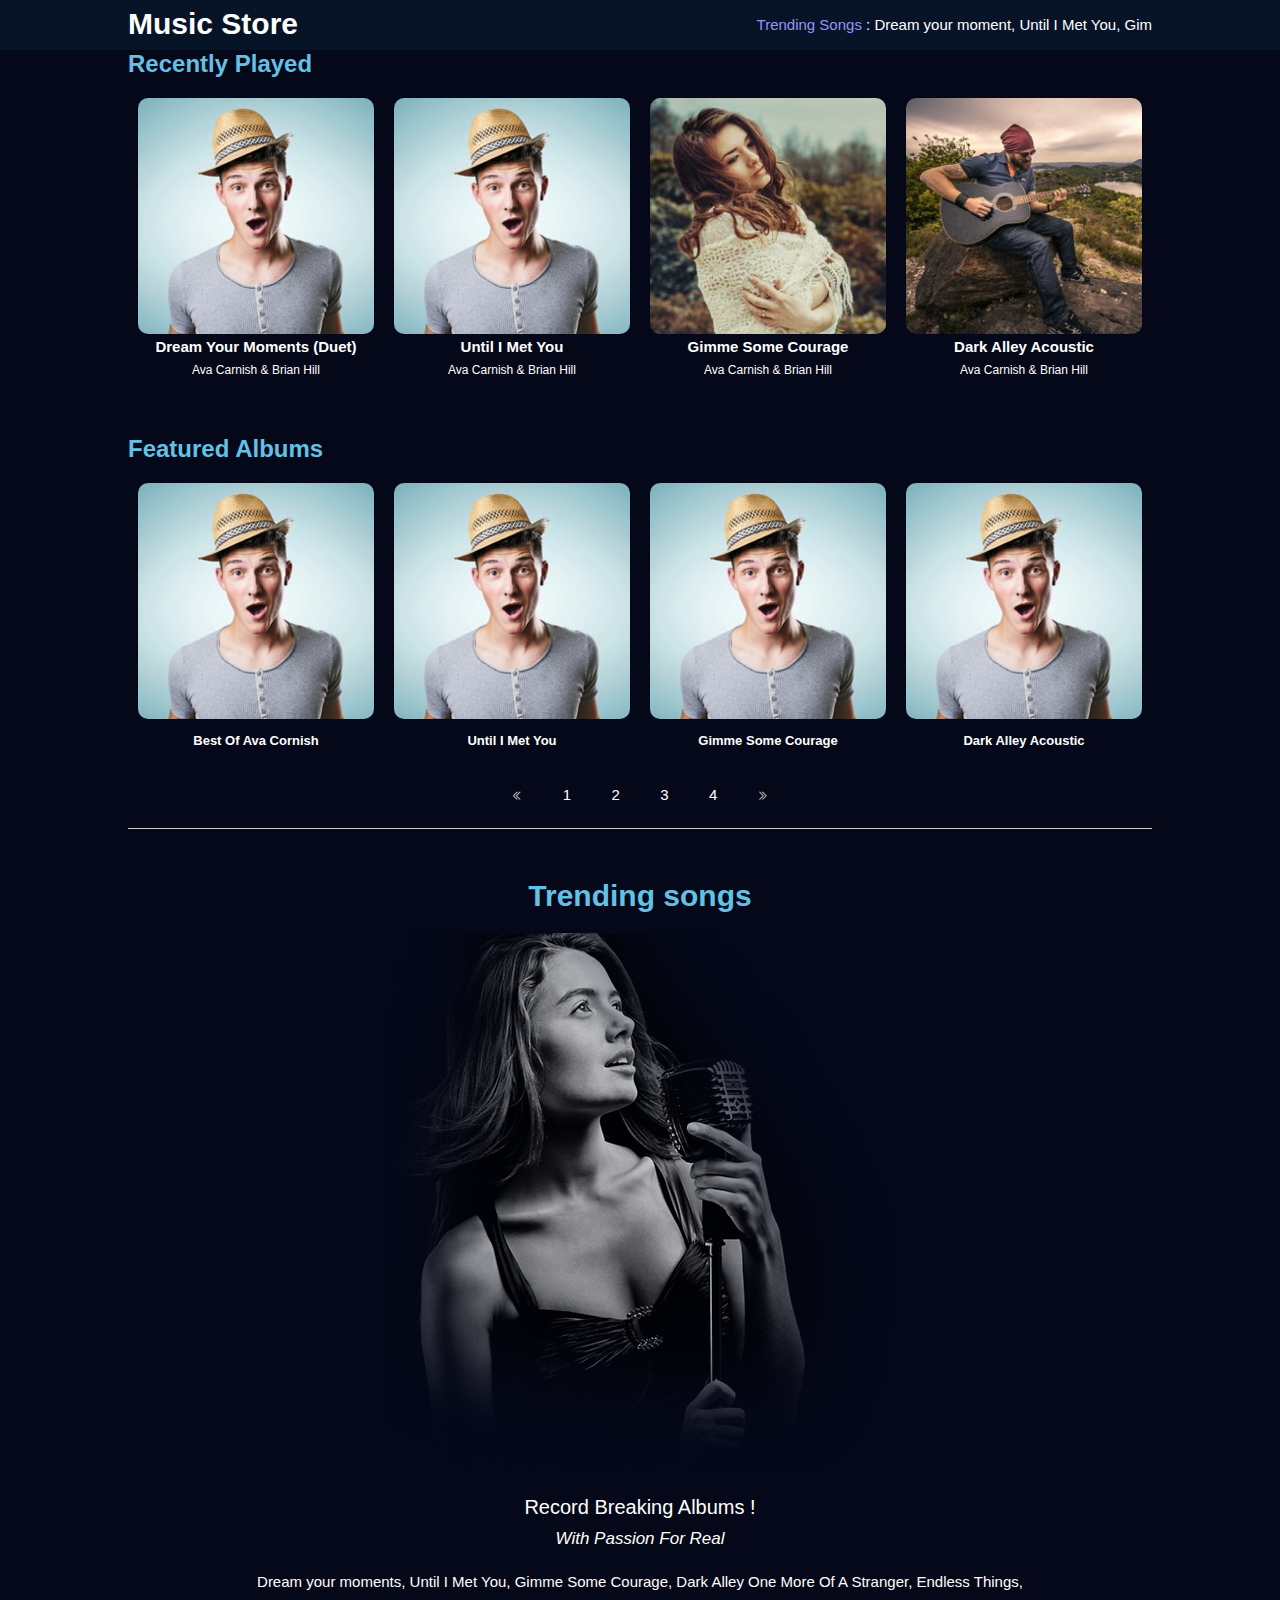
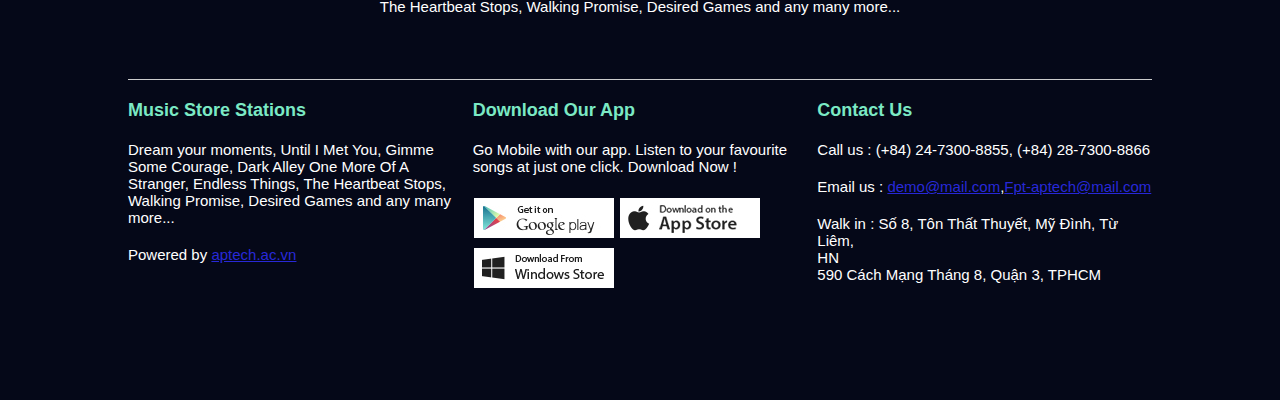
==== Music Store Home/index.html @ e532189a "upload" ====
<!DOCTYPE html>
<html lang="en">
<head>
    <meta charset="UTF-8">
    <meta http-equiv="X-UA-Compatible" content="IE=edge">
    <meta name="viewport" content="width=, initial-scale=1.0">
    <title>Document</title>

    <link rel="stylesheet" href="./assets/css/main1.css">
    <link rel="stylesheet" href="./assets/font/themify-icons/themify-icons.css">
</head>
<body>
    <div id="main">
        <div class="navbar">
            <div class="header">
                <div class="header-text">
                    <div class="header-1">
                        <h1>Music Store</h1>
                    </div>
                    <div class="header-1">
                        <li><a href="">Trending Songs</a> : Dream your moment, Until I Met You, Gim</li>
                    </div>
                </div>
            </div>

            <div class="container">
                <div class="container__box">
                    <div class="container__box-1">  
                        <h2>Recently Played</h2>
                        <div class="items">
                            <div class="item1">
                                <div class="item1-con">
                                    <a href="./index2.html"><img src="./assets/img/r_music2.jpg" alt=""></a>
                                    <h3>Dream Your Moments (Duet)</h3>
                                    <p>Ava Carnish & Brian Hill</p>
                                </div>
                            </div>
                            <div class="item1">
                                <div class="item1-con">
                                    <a href="./index2.html"><img src="./assets/img/r_music2.jpg" alt=""></a>
                                    <h3>Until I Met You</h3>
                                    <p>Ava Carnish & Brian Hill</p>
                                </div>
                            </div>
                            <div class="item1">
                                <div class="item1-con">
                                    <a href="./index2.html"><img src="./assets/img/r_music3.jpg" alt=""></a>
                                    <h3>Gimme Some Courage</h3>
                                    <p>Ava Carnish & Brian Hill</p>
                                </div>
                            </div>
                            <div class="item1">
                                <div class="item1-con">
                                    <a href="./index2.html"><img src="./assets/img/r_music4.jpg" alt=""></a>
                                    <h3>Dark Alley Acoustic</h3>
                                    <p>Ava Carnish & Brian Hill</p>
                                </div>
                            </div>
                        </div> 
                    </div>
                </div>
                <div class="container__box">
                    <div class="container__box-1">  
                        <h2>Featured Albums</h2>
                        <div class="items">
                            <div class="item1">
                                <div class="item1-con">
                                    <a href="./index2.html"><img src="./assets/img/r_music2.jpg" alt=""></a>
                                    <h4>Best Of Ava Cornish</h4>
                                </div>
                            </div>
                            <div class="item1">
                                <div class="item1-con">
                                    <a href="./index2.html"><img src="./assets/img/r_music2.jpg" alt=""></a>
                                    <h4>Until I Met You</h4>
                                </div>
                            </div>
                            <div class="item1">
                                <div class="item1-con">
                                    <a href="./index2.html"><img src="./assets/img/r_music2.jpg" alt=""></a>
                                    <h4>Gimme Some Courage</h4>
                                </div>
                            </div>
                            <div class="item1">
                                <div class="item1-con">
                                    <a href="./index2.html"><img src="./assets/img/r_music2.jpg" alt=""></a>
                                    <h4>Dark Alley Acoustic</h4>
                                </div>
                            </div>
                        </div> 
                    </div>
                </div>

                <div class="content">
                    <ul>
                        <li>
                            <i class="ti-angle-double-left"></i>
                        </li>
                        <li class="number">1</li>
                        <li>2</li>
                        <li>3</li>
                        <li>4</li>
                        <li>
                            <i class="ti-angle-double-right"></i>
                        </li>
                    </ul>
                </div>

                <div class="tab"></div>

                <div class="text-trending">
                    <div class="trending-one">
                        <h2>Trending songs</h2>
                    </div>

                    <div class="trending-banner">
                        <div class="banner">
                            <img src="./assets/img/banner.png" alt="">
                        </div>
                        <div class="banner-text">
                            <h3>Record Breaking Albums !</h3>
                            <i>With Passion For Real</i>
                            <p>Dream your moments, Until I Met You, Gimme Some Courage, Dark Alley One More Of A Stranger, Endless Things, The Heartbeat Stops, Walking Promise, Desired Games and any many more... </p>
                        </div>
                    </div>
                </div>

                <div class="tab"></div>
                <div id="footer">
                    <div class="footer-col">
                        <div class="footer-col1">
                            <h2>Music Store Stations</h2>
                            <p>Dream your moments, Until I Met You, Gimme Some Courage, Dark Alley One More Of A Stranger, Endless Things, The Heartbeat Stops, Walking Promise, Desired Games and any many more... </p>
                            <p>Powered by <u>aptech.ac.vn</u></p>
                        </div>
    
                        <div class="footer-col2">
                            <h2>Download Our App</h2>
                            <p>Go Mobile with our app. Listen to your favourite songs at just one click. Download Now !</p>
                            <img src="./assets/img/google_play.jpg" alt="">
                            <img src="./assets/img/app_store.jpg" alt="">
                            <img src="./assets/img/windows.jpg" alt="">
                        </div>
    
                        <div class="footer-col3">
                            <h2>Contact Us</h2>
                            <p>Call us : (+84) 24-7300-8855, (+84) 28-7300-8866</p>
                            <p>Email us : <u>demo@mail.com</u>,<u>Fpt-aptech@mail.com</u></p>
                            <p>Walk in : Số 8, Tôn Thất Thuyết, Mỹ Đình, Từ Liêm,<br>HN
                                <br>590 Cách Mạng Tháng 8, Quận 3, TPHCM
                            </p>
                        </div>
                    </div>
                </div>
            </div>

        </div>
    </div>
</body>
</html>
---- Music Store Home/assets/css/main1.css ----
* {
    padding: 0;
    margin: 0;
    
}

body {
    font-family: sans-serif;
}

/* .navbar {
    
} */

.header {
    background-color: rgb(7, 20, 39);
    height: 50px;
    width: 100%;
    position: fixed;
}

.header-text {
    display: flex;
    width: 80%;
    justify-content: space-between;
    margin: 0 auto;
}

h1 {
    color: #fff;
    font-size: 30px;
}

.header-1 {
    line-height: 1.6;
    color: #fff;
    list-style: none;
}


.header-1 li {
    font-size: 15px;
    font-weight: 400;
}
.header-1 li a {
    color: rgb(148, 148, 247);
    text-decoration: none;
    
}

.header-1 li {
    line-height: 50px
}

.container {
    height: 2000px;
    width: 100%;
    background-color: rgb(5, 8, 24);
}

h2 {
    padding: 50px 0 20px 0;
    color: rgb(100, 193, 230);
}

#footer img {
    margin: 3px 1px;
}

.container__box {
    width: 80%;
    margin: 0 auto;
}

.items {
    display: flex;
}

.item1 {
    width: 25%;
}

.item1 img {
    width: 100%;
}

.item1-con {
    margin: 0 10px; 
    text-align: center;
    color: #fff;
}

h3 {
    font-size: 15px;
}

.item1-con p {
    font-size: 12px;
    padding: 8px 0;
}

.item1-con img {
    width: 100%;
    border-radius: 10px;
}

h4 {
    font-size: 13px;
    padding: 10px 0;
}

.content {
    text-align: center;
    height: 20px;
    padding: 25px 0;
    line-height: 1.5;
}

.content li {
    color: #fff;
    display: inline-block;
    font-size: 15px;
    padding: 0 18px;
}

.content li i {
    font-size: 10px;
}

.content li:hover {
    border: 1px solid rgb(46, 39, 39);
    color: white;
    background-color:rgb(72, 121, 104);
    border-radius: 5px;
    cursor: pointer;
}

.tab {
    border-bottom: 1px solid #ccc;
    width: 80%;
    margin: 0 auto;
}

.text-trending {
    margin-bottom: 40px;
}

.trending-one {
    text-align: center;
    font-size: 20px;
}

.trending-banner {
    text-align: center;
}

.trending-banner img {
    margin: 0 auto; 
}

.banner-text {
    text-align: center;
    color: white;
}

.banner-text h3 {
    font-size: 20px;
    font-weight: 300;
    padding: 20px 0 10px;
}

.banner-text i {
    font-size: 17px;
    margin: 10px 0;
}

.banner-text p {
    width: 60%;
    margin: 0 auto;
    font-size: 15px;
    padding: 20px 0;
    line-height: 25px;
}

#footer {
    width: 80%;
    text-align: left;
    margin: 0 auto;
}

#footer h2 {
    color: rgb(123, 233, 196);
    padding: 20px 0;
    font-size: 18px;
}

#footer p {
    color: #fff;
    font-size: 15px;
    padding-bottom: 20px;
}

#footer u {
    color: rgb(40, 40, 216);
}

.footer-col {
    display: flex;
}

.footer-col1 {
    flex: 1;
}

.footer-col2 {
    flex: 1;
    padding: 0 10px;
}

.footer-col3 {
    flex: 1;
}
---- Music Store Home/assets/font/themify-icons/themify-icons.css ----
@font-face {
	font-family: 'themify';
	src:url('fonts/themify.eot?-fvbane');
	src:url('fonts/themify.eot?#iefix-fvbane') format('embedded-opentype'),
		url('fonts/themify.woff?-fvbane') format('woff'),
		url('fonts/themify.ttf?-fvbane') format('truetype'),
		url('fonts/themify.svg?-fvbane#themify') format('svg');
	font-weight: normal;
	font-style: normal;
}

[class^="ti-"], [class*=" ti-"] {
	font-family: 'themify';
	speak: none;
	font-style: normal;
	font-weight: normal;
	font-variant: normal;
	text-transform: none;
	line-height: 1;

	/* Better Font Rendering =========== */
	-webkit-font-smoothing: antialiased;
	-moz-osx-font-smoothing: grayscale;
}

.ti-wand:before {
	content: "\e600";
}
.ti-volume:before {
	content: "\e601";
}
.ti-user:before {
	content: "\e602";
}
.ti-unlock:before {
	content: "\e603";
}
.ti-unlink:before {
	content: "\e604";
}
.ti-trash:before {
	content: "\e605";
}
.ti-thought:before {
	content: "\e606";
}
.ti-target:before {
	content: "\e607";
}
.ti-tag:before {
	content: "\e608";
}
.ti-tablet:before {
	content: "\e609";
}
.ti-star:before {
	content: "\e60a";
}
.ti-spray:before {
	content: "\e60b";
}
.ti-signal:before {
	content: "\e60c";
}
.ti-shopping-cart:before {
	content: "\e60d";
}
.ti-shopping-cart-full:before {
	content: "\e60e";
}
.ti-settings:before {
	content: "\e60f";
}
.ti-search:before {
	content: "\e610";
}
.ti-zoom-in:before {
	content: "\e611";
}
.ti-zoom-out:before {
	content: "\e612";
}
.ti-cut:before {
	content: "\e613";
}
.ti-ruler:before {
	content: "\e614";
}
.ti-ruler-pencil:before {
	content: "\e615";
}
.ti-ruler-alt:before {
	content: "\e616";
}
.ti-bookmark:before {
	content: "\e617";
}
.ti-bookmark-alt:before {
	content: "\e618";
}
.ti-reload:before {
	content: "\e619";
}
.ti-plus:before {
	content: "\e61a";
}
.ti-pin:before {
	content: "\e61b";
}
.ti-pencil:before {
	content: "\e61c";
}
.ti-pencil-alt:before {
	content: "\e61d";
}
.ti-paint-roller:before {
	content: "\e61e";
}
.ti-paint-bucket:before {
	content: "\e61f";
}
.ti-na:before {
	content: "\e620";
}
.ti-mobile:before {
	content: "\e621";
}
.ti-minus:before {
	content: "\e622";
}
.ti-medall:before {
	content: "\e623";
}
.ti-medall-alt:before {
	content: "\e624";
}
.ti-marker:before {
	content: "\e625";
}
.ti-marker-alt:before {
	content: "\e626";
}
.ti-arrow-up:before {
	content: "\e627";
}
.ti-arrow-right:before {
	content: "\e628";
}
.ti-arrow-left:before {
	content: "\e629";
}
.ti-arrow-down:before {
	content: "\e62a";
}
.ti-lock:before {
	content: "\e62b";
}
.ti-location-arrow:before {
	content: "\e62c";
}
.ti-link:before {
	content: "\e62d";
}
.ti-layout:before {
	content: "\e62e";
}
.ti-layers:before {
	content: "\e62f";
}
.ti-layers-alt:before {
	content: "\e630";
}
.ti-key:before {
	content: "\e631";
}
.ti-import:before {
	content: "\e632";
}
.ti-image:before {
	content: "\e633";
}
.ti-heart:before {
	content: "\e634";
}
.ti-heart-broken:before {
	content: "\e635";
}
.ti-hand-stop:before {
	content: "\e636";
}
.ti-hand-open:before {
	content: "\e637";
}
.ti-hand-drag:before {
	content: "\e638";
}
.ti-folder:before {
	content: "\e639";
}
.ti-flag:before {
	content: "\e63a";
}
.ti-flag-alt:before {
	content: "\e63b";
}
.ti-flag-alt-2:before {
	content: "\e63c";
}
.ti-eye:before {
	content: "\e63d";
}
.ti-export:before {
	content: "\e63e";
}
.ti-exchange-vertical:before {
	content: "\e63f";
}
.ti-desktop:before {
	content: "\e640";
}
.ti-cup:before {
	content: "\e641";
}
.ti-crown:before {
	content: "\e642";
}
.ti-comments:before {
	content: "\e643";
}
.ti-comment:before {
	content: "\e644";
}
.ti-comment-alt:before {
	content: "\e645";
}
.ti-close:before {
	content: "\e646";
}
.ti-clip:before {
	content: "\e647";
}
.ti-angle-up:before {
	content: "\e648";
}
.ti-angle-right:before {
	content: "\e649";
}
.ti-angle-left:before {
	content: "\e64a";
}
.ti-angle-down:before {
	content: "\e64b";
}
.ti-check:before {
	content: "\e64c";
}
.ti-check-box:before {
	content: "\e64d";
}
.ti-camera:before {
	content: "\e64e";
}
.ti-announcement:before {
	content: "\e64f";
}
.ti-brush:before {
	content: "\e650";
}
.ti-briefcase:before {
	content: "\e651";
}
.ti-bolt:before {
	content: "\e652";
}
.ti-bolt-alt:before {
	content: "\e653";
}
.ti-blackboard:before {
	content: "\e654";
}
.ti-bag:before {
	content: "\e655";
}
.ti-move:before {
	content: "\e656";
}
.ti-arrows-vertical:before {
	content: "\e657";
}
.ti-arrows-horizontal:before {
	content: "\e658";
}
.ti-fullscreen:before {
	content: "\e659";
}
.ti-arrow-top-right:before {
	content: "\e65a";
}
.ti-arrow-top-left:before {
	content: "\e65b";
}
.ti-arrow-circle-up:before {
	content: "\e65c";
}
.ti-arrow-circle-right:before {
	content: "\e65d";
}
.ti-arrow-circle-left:before {
	content: "\e65e";
}
.ti-arrow-circle-down:before {
	content: "\e65f";
}
.ti-angle-double-up:before {
	content: "\e660";
}
.ti-angle-double-right:before {
	content: "\e661";
}
.ti-angle-double-left:before {
	content: "\e662";
}
.ti-angle-double-down:before {
	content: "\e663";
}
.ti-zip:before {
	content: "\e664";
}
.ti-world:before {
	content: "\e665";
}
.ti-wheelchair:before {
	content: "\e666";
}
.ti-view-list:before {
	content: "\e667";
}
.ti-view-list-alt:before {
	content: "\e668";
}
.ti-view-grid:before {
	content: "\e669";
}
.ti-uppercase:before {
	content: "\e66a";
}
.ti-upload:before {
	content: "\e66b";
}
.ti-underline:before {
	content: "\e66c";
}
.ti-truck:before {
	content: "\e66d";
}
.ti-timer:before {
	content: "\e66e";
}
.ti-ticket:before {
	content: "\e66f";
}
.ti-thumb-up:before {
	content: "\e670";
}
.ti-thumb-down:before {
	content: "\e671";
}
.ti-text:before {
	content: "\e672";
}
.ti-stats-up:before {
	content: "\e673";
}
.ti-stats-down:before {
	content: "\e674";
}
.ti-split-v:before {
	content: "\e675";
}
.ti-split-h:before {
	content: "\e676";
}
.ti-smallcap:before {
	content: "\e677";
}
.ti-shine:before {
	content: "\e678";
}
.ti-shift-right:before {
	content: "\e679";
}
.ti-shift-left:before {
	content: "\e67a";
}
.ti-shield:before {
	content: "\e67b";
}
.ti-notepad:before {
	content: "\e67c";
}
.ti-server:before {
	content: "\e67d";
}
.ti-quote-right:before {
	content: "\e67e";
}
.ti-quote-left:before {
	content: "\e67f";
}
.ti-pulse:before {
	content: "\e680";
}
.ti-printer:before {
	content: "\e681";
}
.ti-power-off:before {
	content: "\e682";
}
.ti-plug:before {
	content: "\e683";
}
.ti-pie-chart:before {
	content: "\e684";
}
.ti-paragraph:before {
	content: "\e685";
}
.ti-panel:before {
	content: "\e686";
}
.ti-package:before {
	content: "\e687";
}
.ti-music:before {
	content: "\e688";
}
.ti-music-alt:before {
	content: "\e689";
}
.ti-mouse:before {
	content: "\e68a";
}
.ti-mouse-alt:before {
	content: "\e68b";
}
.ti-money:before {
	content: "\e68c";
}
.ti-microphone:before {
	content: "\e68d";
}
.ti-menu:before {
	content: "\e68e";
}
.ti-menu-alt:before {
	content: "\e68f";
}
.ti-map:before {
	content: "\e690";
}
.ti-map-alt:before {
	content: "\e691";
}
.ti-loop:before {
	content: "\e692";
}
.ti-location-pin:before {
	content: "\e693";
}
.ti-list:before {
	content: "\e694";
}
.ti-light-bulb:before {
	content: "\e695";
}
.ti-Italic:before {
	content: "\e696";
}
.ti-info:before {
	content: "\e697";
}
.ti-infinite:before {
	content: "\e698";
}
.ti-id-badge:before {
	content: "\e699";
}
.ti-hummer:before {
	content: "\e69a";
}
.ti-home:before {
	content: "\e69b";
}
.ti-help:before {
	content: "\e69c";
}
.ti-headphone:before {
	content: "\e69d";
}
.ti-harddrives:before {
	content: "\e69e";
}
.ti-harddrive:before {
	content: "\e69f";
}
.ti-gift:before {
	content: "\e6a0";
}
.ti-game:before {
	content: "\e6a1";
}
.ti-filter:before {
	content: "\e6a2";
}
.ti-files:before {
	content: "\e6a3";
}
.ti-file:before {
	content: "\e6a4";
}
.ti-eraser:before {
	content: "\e6a5";
}
.ti-envelope:before {
	content: "\e6a6";
}
.ti-download:before {
	content: "\e6a7";
}
.ti-direction:before {
	content: "\e6a8";
}
.ti-direction-alt:before {
	content: "\e6a9";
}
.ti-dashboard:before {
	content: "\e6aa";
}
.ti-control-stop:before {
	content: "\e6ab";
}
.ti-control-shuffle:before {
	content: "\e6ac";
}
.ti-control-play:before {
	content: "\e6ad";
}
.ti-control-pause:before {
	content: "\e6ae";
}
.ti-control-forward:before {
	content: "\e6af";
}
.ti-control-backward:before {
	content: "\e6b0";
}
.ti-cloud:before {
	content: "\e6b1";
}
.ti-cloud-up:before {
	content: "\e6b2";
}
.ti-cloud-down:before {
	content: "\e6b3";
}
.ti-clipboard:before {
	content: "\e6b4";
}
.ti-car:before {
	content: "\e6b5";
}
.ti-calendar:before {
	content: "\e6b6";
}
.ti-book:before {
	content: "\e6b7";
}
.ti-bell:before {
	content: "\e6b8";
}
.ti-basketball:before {
	content: "\e6b9";
}
.ti-bar-chart:before {
	content: "\e6ba";
}
.ti-bar-chart-alt:before {
	content: "\e6bb";
}
.ti-back-right:before {
	content: "\e6bc";
}
.ti-back-left:before {
	content: "\e6bd";
}
.ti-arrows-corner:before {
	content: "\e6be";
}
.ti-archive:before {
	content: "\e6bf";
}
.ti-anchor:before {
	content: "\e6c0";
}
.ti-align-right:before {
	content: "\e6c1";
}
.ti-align-left:before {
	content: "\e6c2";
}
.ti-align-justify:before {
	content: "\e6c3";
}
.ti-align-center:before {
	content: "\e6c4";
}
.ti-alert:before {
	content: "\e6c5";
}
.ti-alarm-clock:before {
	content: "\e6c6";
}
.ti-agenda:before {
	content: "\e6c7";
}
.ti-write:before {
	content: "\e6c8";
}
.ti-window:before {
	content: "\e6c9";
}
.ti-widgetized:before {
	content: "\e6ca";
}
.ti-widget:before {
	content: "\e6cb";
}
.ti-widget-alt:before {
	content: "\e6cc";
}
.ti-wallet:before {
	content: "\e6cd";
}
.ti-video-clapper:before {
	content: "\e6ce";
}
.ti-video-camera:before {
	content: "\e6cf";
}
.ti-vector:before {
	content: "\e6d0";
}
.ti-themify-logo:before {
	content: "\e6d1";
}
.ti-themify-favicon:before {
	content: "\e6d2";
}
.ti-themify-favicon-alt:before {
	content: "\e6d3";
}
.ti-support:before {
	content: "\e6d4";
}
.ti-stamp:before {
	content: "\e6d5";
}
.ti-split-v-alt:before {
	content: "\e6d6";
}
.ti-slice:before {
	content: "\e6d7";
}
.ti-shortcode:before {
	content: "\e6d8";
}
.ti-shift-right-alt:before {
	content: "\e6d9";
}
.ti-shift-left-alt:before {
	content: "\e6da";
}
.ti-ruler-alt-2:before {
	content: "\e6db";
}
.ti-receipt:before {
	content: "\e6dc";
}
.ti-pin2:before {
	content: "\e6dd";
}
.ti-pin-alt:before {
	content: "\e6de";
}
.ti-pencil-alt2:before {
	content: "\e6df";
}
.ti-palette:before {
	content: "\e6e0";
}
.ti-more:before {
	content: "\e6e1";
}
.ti-more-alt:before {
	content: "\e6e2";
}
.ti-microphone-alt:before {
	content: "\e6e3";
}
.ti-magnet:before {
	content: "\e6e4";
}
.ti-line-double:before {
	content: "\e6e5";
}
.ti-line-dotted:before {
	content: "\e6e6";
}
.ti-line-dashed:before {
	content: "\e6e7";
}
.ti-layout-width-full:before {
	content: "\e6e8";
}
.ti-layout-width-default:before {
	content: "\e6e9";
}
.ti-layout-width-default-alt:before {
	content: "\e6ea";
}
.ti-layout-tab:before {
	content: "\e6eb";
}
.ti-layout-tab-window:before {
	content: "\e6ec";
}
.ti-layout-tab-v:before {
	content: "\e6ed";
}
.ti-layout-tab-min:before {
	content: "\e6ee";
}
.ti-layout-slider:before {
	content: "\e6ef";
}
.ti-layout-slider-alt:before {
	content: "\e6f0";
}
.ti-layout-sidebar-right:before {
	content: "\e6f1";
}
.ti-layout-sidebar-none:before {
	content: "\e6f2";
}
.ti-layout-sidebar-left:before {
	content: "\e6f3";
}
.ti-layout-placeholder:before {
	content: "\e6f4";
}
.ti-layout-menu:before {
	content: "\e6f5";
}
.ti-layout-menu-v:before {
	content: "\e6f6";
}
.ti-layout-menu-separated:before {
	content: "\e6f7";
}
.ti-layout-menu-full:before {
	content: "\e6f8";
}
.ti-layout-media-right-alt:before {
	content: "\e6f9";
}
.ti-layout-media-right:before {
	content: "\e6fa";
}
.ti-layout-media-overlay:before {
	content: "\e6fb";
}
.ti-layout-media-overlay-alt:before {
	content: "\e6fc";
}
.ti-layout-media-overlay-alt-2:before {
	content: "\e6fd";
}
.ti-layout-media-left-alt:before {
	content: "\e6fe";
}
.ti-layout-media-left:before {
	content: "\e6ff";
}
.ti-layout-media-center-alt:before {
	content: "\e700";
}
.ti-layout-media-center:before {
	content: "\e701";
}
.ti-layout-list-thumb:before {
	content: "\e702";
}
.ti-layout-list-thumb-alt:before {
	content: "\e703";
}
.ti-layout-list-post:before {
	content: "\e704";
}
.ti-layout-list-large-image:before {
	content: "\e705";
}
.ti-layout-line-solid:before {
	content: "\e706";
}
.ti-layout-grid4:before {
	content: "\e707";
}
.ti-layout-grid3:before {
	content: "\e708";
}
.ti-layout-grid2:before {
	content: "\e709";
}
.ti-layout-grid2-thumb:before {
	content: "\e70a";
}
.ti-layout-cta-right:before {
	content: "\e70b";
}
.ti-layout-cta-left:before {
	content: "\e70c";
}
.ti-layout-cta-center:before {
	content: "\e70d";
}
.ti-layout-cta-btn-right:before {
	content: "\e70e";
}
.ti-layout-cta-btn-left:before {
	content: "\e70f";
}
.ti-layout-column4:before {
	content: "\e710";
}
.ti-layout-column3:before {
	content: "\e711";
}
.ti-layout-column2:before {
	content: "\e712";
}
.ti-layout-accordion-separated:before {
	content: "\e713";
}
.ti-layout-accordion-merged:before {
	content: "\e714";
}
.ti-layout-accordion-list:before {
	content: "\e715";
}
.ti-ink-pen:before {
	content: "\e716";
}
.ti-info-alt:before {
	content: "\e717";
}
.ti-help-alt:before {
	content: "\e718";
}
.ti-headphone-alt:before {
	content: "\e719";
}
.ti-hand-point-up:before {
	content: "\e71a";
}
.ti-hand-point-right:before {
	content: "\e71b";
}
.ti-hand-point-left:before {
	content: "\e71c";
}
.ti-hand-point-down:before {
	content: "\e71d";
}
.ti-gallery:before {
	content: "\e71e";
}
.ti-face-smile:before {
	content: "\e71f";
}
.ti-face-sad:before {
	content: "\e720";
}
.ti-credit-card:before {
	content: "\e721";
}
.ti-control-skip-forward:before {
	content: "\e722";
}
.ti-control-skip-backward:before {
	content: "\e723";
}
.ti-control-record:before {
	content: "\e724";
}
.ti-control-eject:before {
	content: "\e725";
}
.ti-comments-smiley:before {
	content: "\e726";
}
.ti-brush-alt:before {
	content: "\e727";
}
.ti-youtube:before {
	content: "\e728";
}
.ti-vimeo:before {
	content: "\e729";
}
.ti-twitter:before {
	content: "\e72a";
}
.ti-time:before {
	content: "\e72b";
}
.ti-tumblr:before {
	content: "\e72c";
}
.ti-skype:before {
	content: "\e72d";
}
.ti-share:before {
	content: "\e72e";
}
.ti-share-alt:before {
	content: "\e72f";
}
.ti-rocket:before {
	content: "\e730";
}
.ti-pinterest:before {
	content: "\e731";
}
.ti-new-window:before {
	content: "\e732";
}
.ti-microsoft:before {
	content: "\e733";
}
.ti-list-ol:before {
	content: "\e734";
}
.ti-linkedin:before {
	content: "\e735";
}
.ti-layout-sidebar-2:before {
	content: "\e736";
}
.ti-layout-grid4-alt:before {
	content: "\e737";
}
.ti-layout-grid3-alt:before {
	content: "\e738";
}
.ti-layout-grid2-alt:before {
	content: "\e739";
}
.ti-layout-column4-alt:before {
	content: "\e73a";
}
.ti-layout-column3-alt:before {
	content: "\e73b";
}
.ti-layout-column2-alt:before {
	content: "\e73c";
}
.ti-instagram:before {
	content: "\e73d";
}
.ti-google:before {
	content: "\e73e";
}
.ti-github:before {
	content: "\e73f";
}
.ti-flickr:before {
	content: "\e740";
}
.ti-facebook:before {
	content: "\e741";
}
.ti-dropbox:before {
	content: "\e742";
}
.ti-dribbble:before {
	content: "\e743";
}
.ti-apple:before {
	content: "\e744";
}
.ti-android:before {
	content: "\e745";
}
.ti-save:before {
	content: "\e746";
}
.ti-save-alt:before {
	content: "\e747";
}
.ti-yahoo:before {
	content: "\e748";
}
.ti-wordpress:before {
	content: "\e749";
}
.ti-vimeo-alt:before {
	content: "\e74a";
}
.ti-twitter-alt:before {
	content: "\e74b";
}
.ti-tumblr-alt:before {
	content: "\e74c";
}
.ti-trello:before {
	content: "\e74d";
}
.ti-stack-overflow:before {
	content: "\e74e";
}
.ti-soundcloud:before {
	content: "\e74f";
}
.ti-sharethis:before {
	content: "\e750";
}
.ti-sharethis-alt:before {
	content: "\e751";
}
.ti-reddit:before {
	content: "\e752";
}
.ti-pinterest-alt:before {
	content: "\e753";
}
.ti-microsoft-alt:before {
	content: "\e754";
}
.ti-linux:before {
	content: "\e755";
}
.ti-jsfiddle:before {
	content: "\e756";
}
.ti-joomla:before {
	content: "\e757";
}
.ti-html5:before {
	content: "\e758";
}
.ti-flickr-alt:before {
	content: "\e759";
}
.ti-email:before {
	content: "\e75a";
}
.ti-drupal:before {
	content: "\e75b";
}
.ti-dropbox-alt:before {
	content: "\e75c";
}
.ti-css3:before {
	content: "\e75d";
}
.ti-rss:before {
	content: "\e75e";
}
.ti-rss-alt:before {
	content: "\e75f";
}
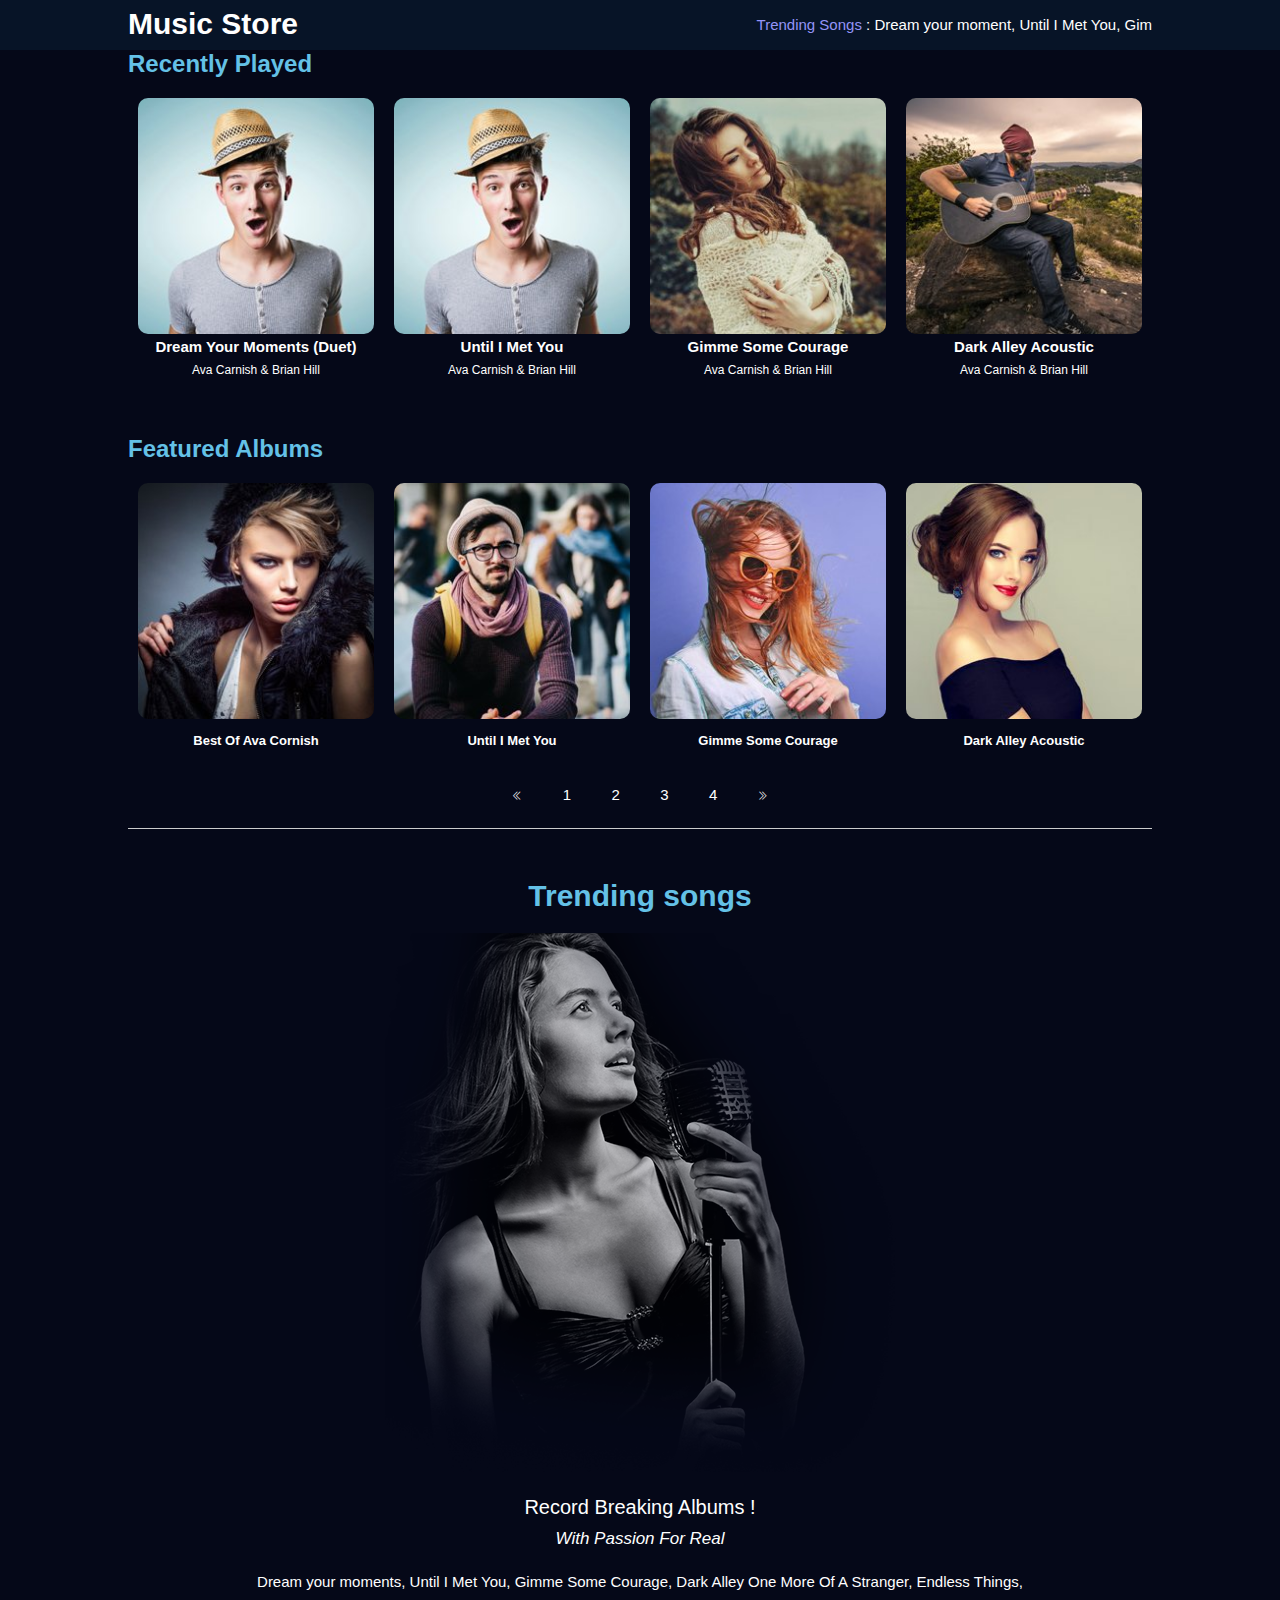
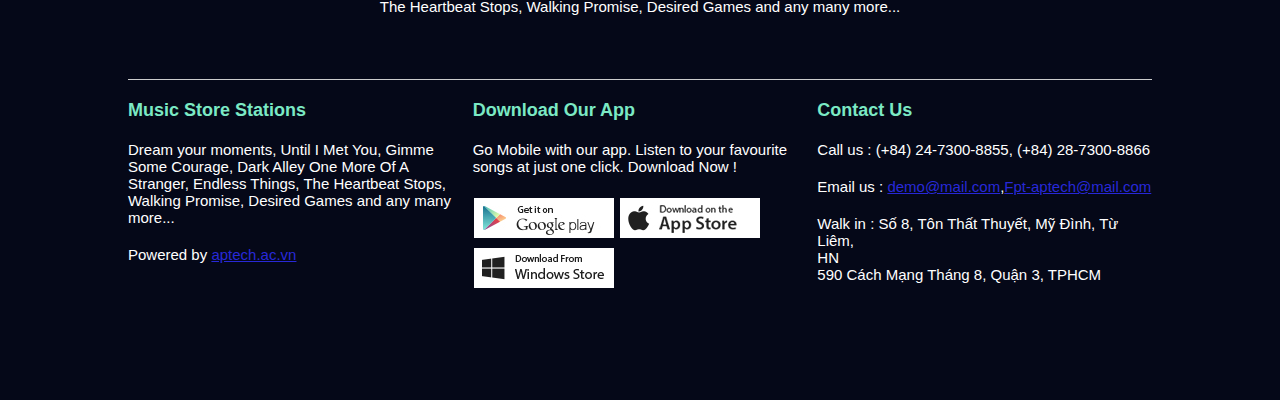
==== commit ed26fb45: "upload" ====
--- a/Music Store Home/index.html
+++ b/Music Store Home/index.html
@@ -65,25 +65,25 @@
                         <div class="items">
                             <div class="item1">
                                 <div class="item1-con">
-                                    <a href="./index2.html"><img src="./assets/img/r_music2.jpg" alt=""></a>
+                                    <a href="./index2.html"><img src="./assets/img/song1.jpg" alt=""></a>
                                     <h4>Best Of Ava Cornish</h4>
                                 </div>
                             </div>
                             <div class="item1">
                                 <div class="item1-con">
-                                    <a href="./index2.html"><img src="./assets/img/r_music2.jpg" alt=""></a>
+                                    <a href="./index2.html"><img src="./assets/img/song2.jpg" alt=""></a>
                                     <h4>Until I Met You</h4>
                                 </div>
                             </div>
                             <div class="item1">
                                 <div class="item1-con">
-                                    <a href="./index2.html"><img src="./assets/img/r_music2.jpg" alt=""></a>
+                                    <a href="./index2.html"><img src="./assets/img/song3.jpg" alt=""></a>
                                     <h4>Gimme Some Courage</h4>
                                 </div>
                             </div>
                             <div class="item1">
                                 <div class="item1-con">
-                                    <a href="./index2.html"><img src="./assets/img/r_music2.jpg" alt=""></a>
+                                    <a href="./index2.html"><img src="./assets/img/song5.jpg" alt=""></a>
                                     <h4>Dark Alley Acoustic</h4>
                                 </div>
                             </div>
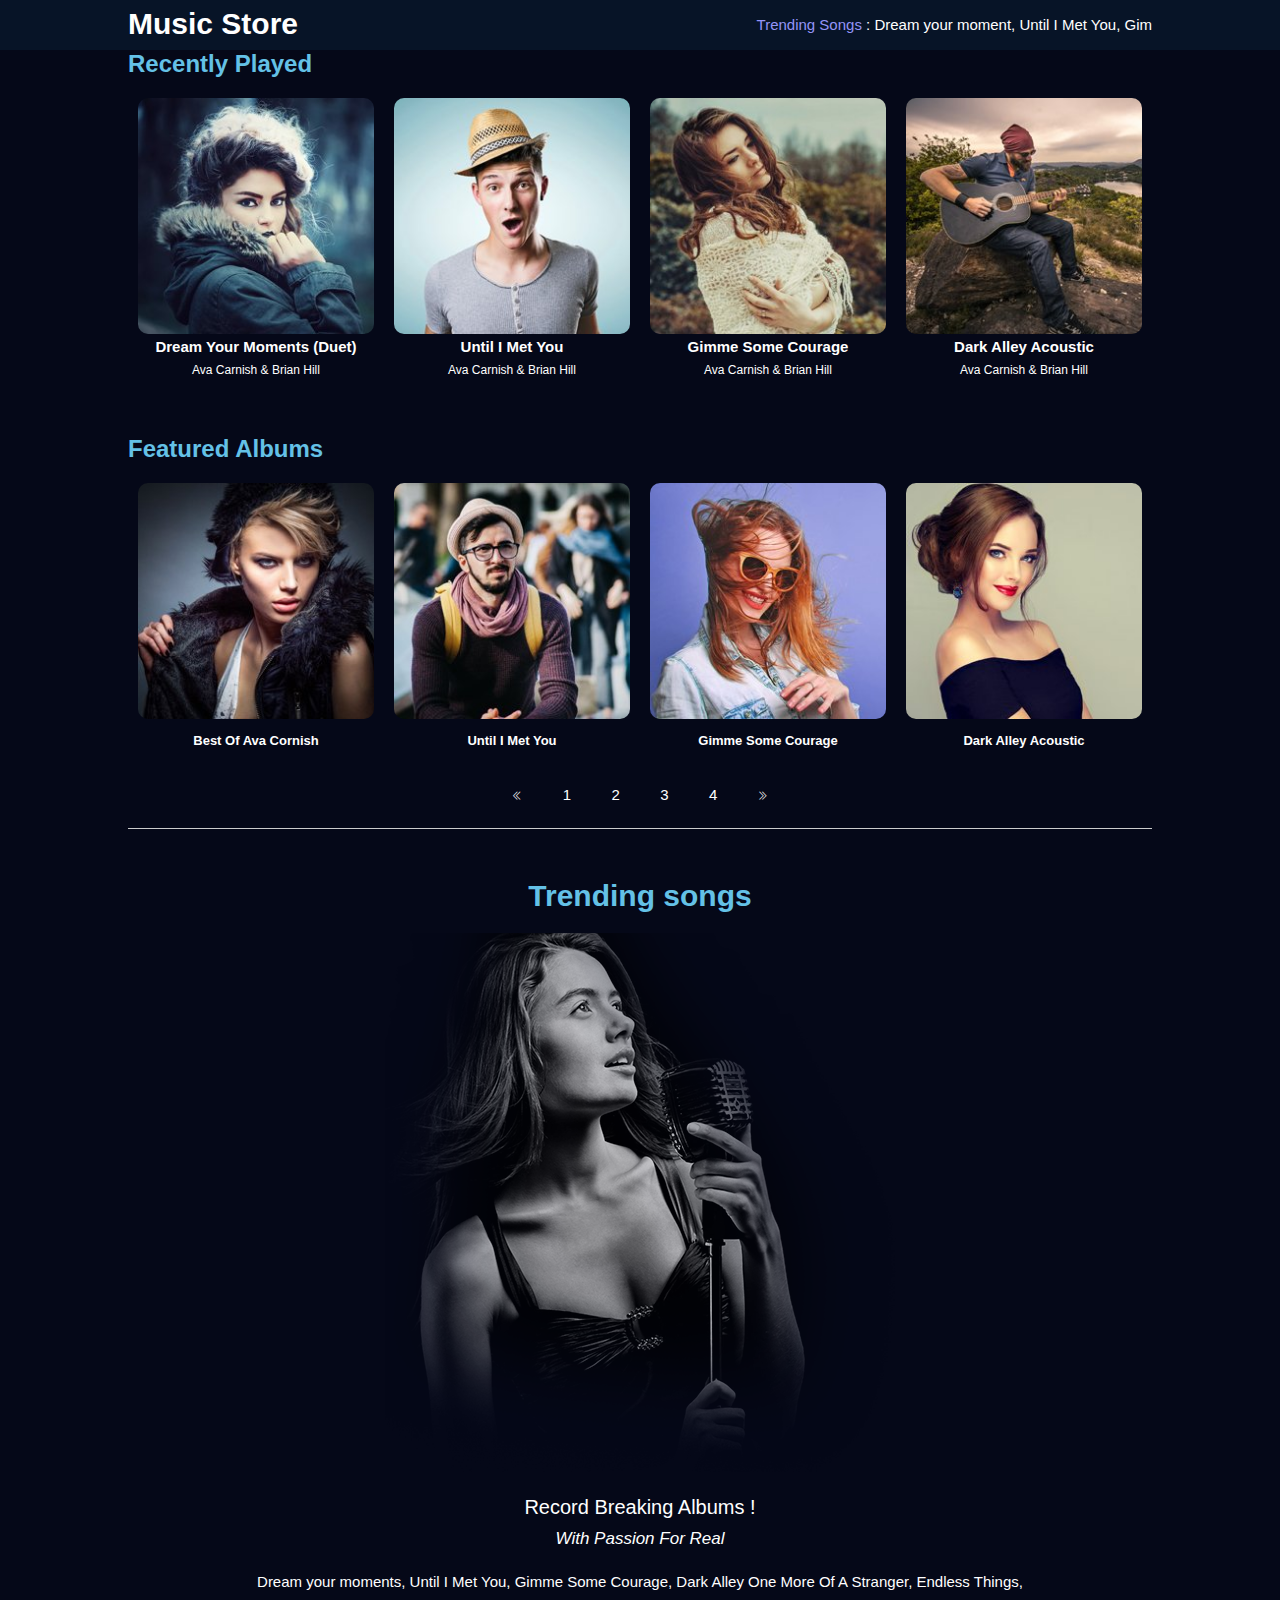
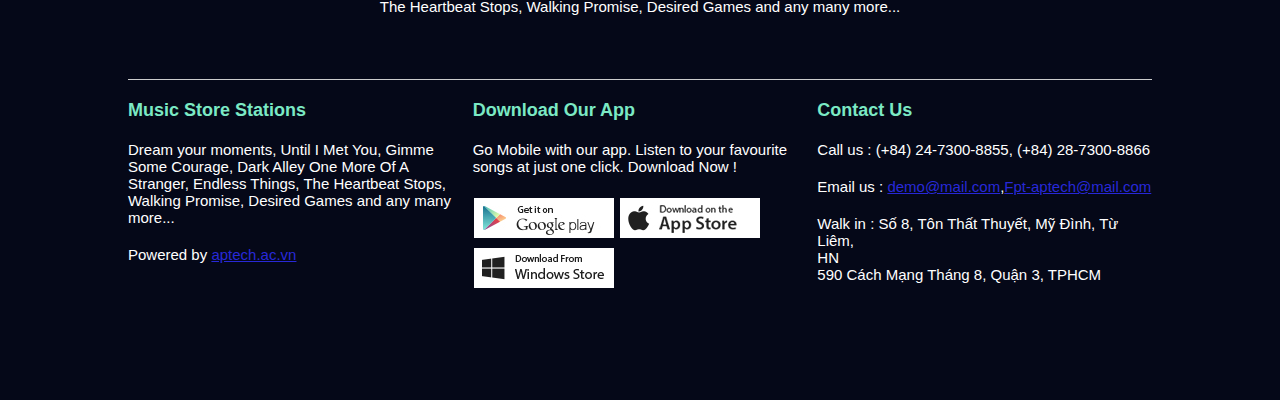
==== commit 1b4b98b1: "upload" ====
--- a/Music Store Home/index.html
+++ b/Music Store Home/index.html
@@ -30,7 +30,7 @@
                         <div class="items">
                             <div class="item1">
                                 <div class="item1-con">
-                                    <a href="./index2.html"><img src="./assets/img/r_music2.jpg" alt=""></a>
+                                    <a href="./index2.html"><img src="./assets/img/r_music1.jpg" alt=""></a>
                                     <h3>Dream Your Moments (Duet)</h3>
                                     <p>Ava Carnish & Brian Hill</p>
                                 </div>
